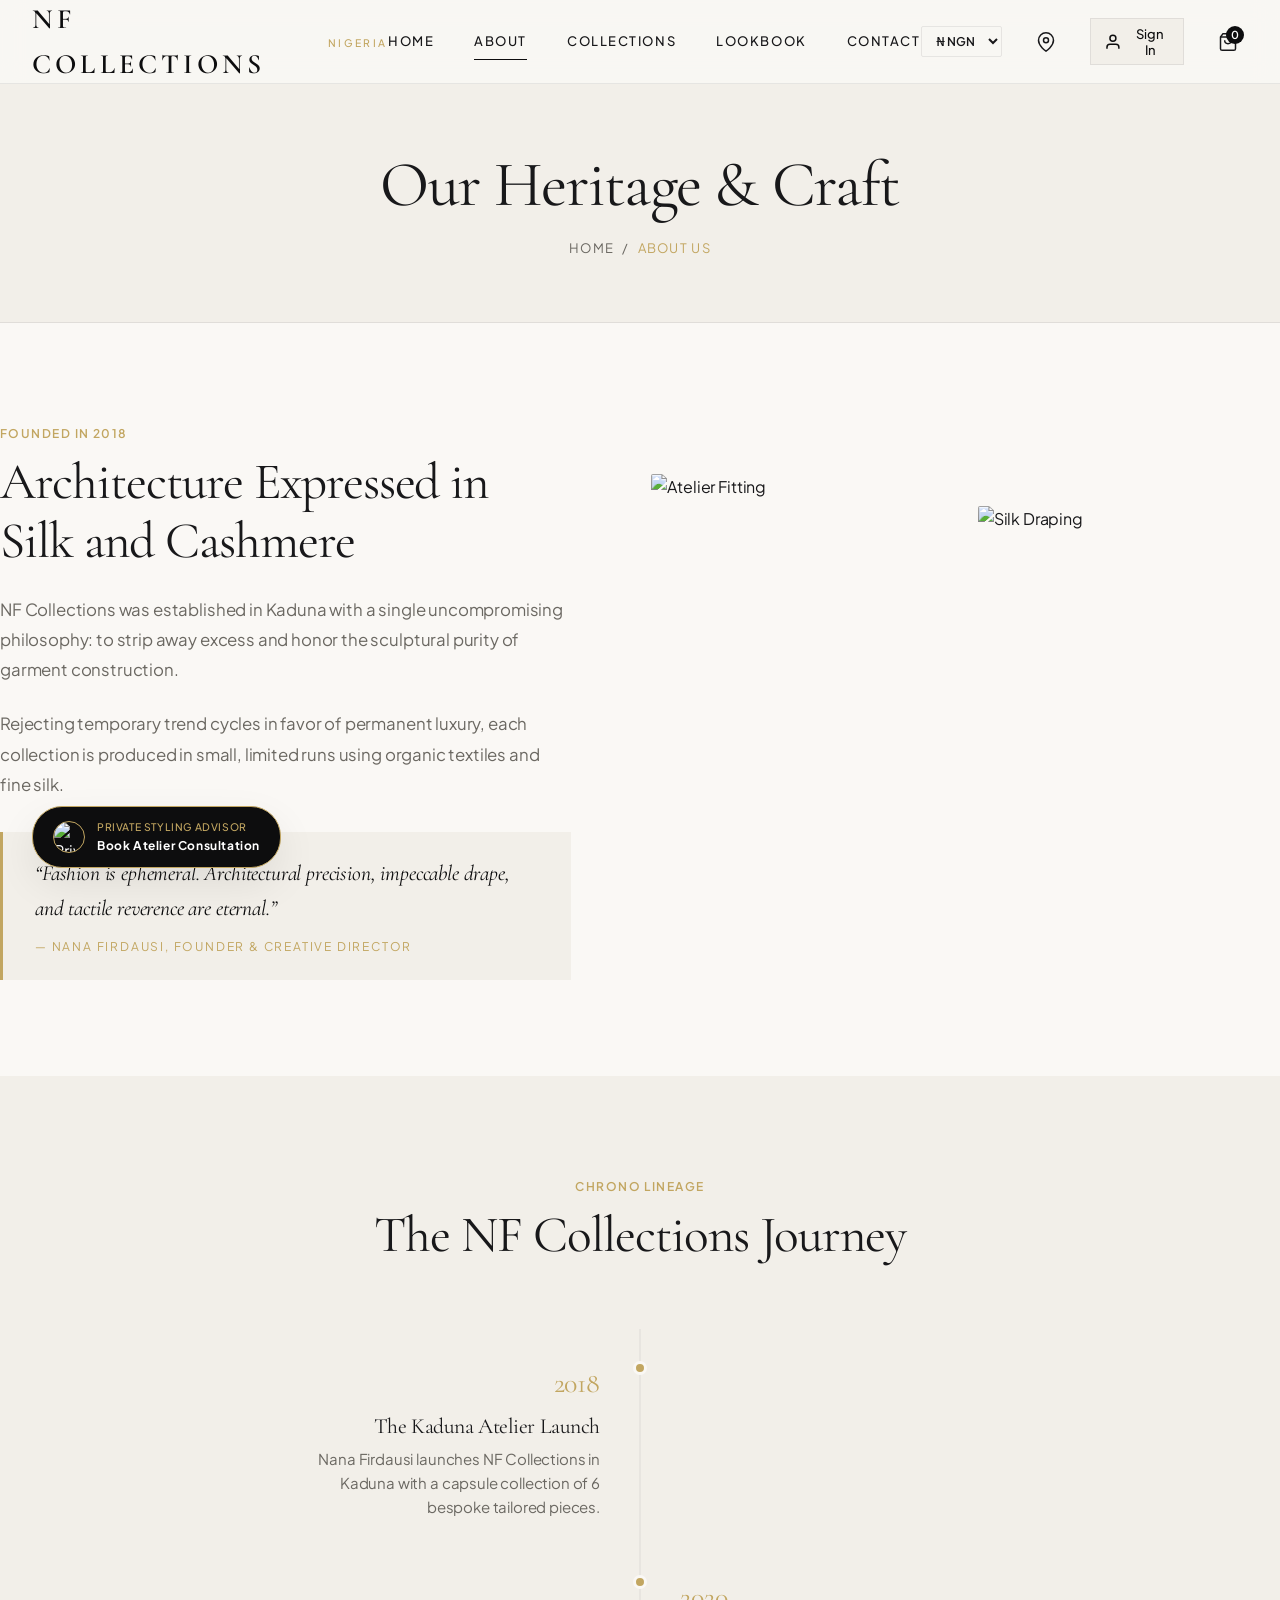
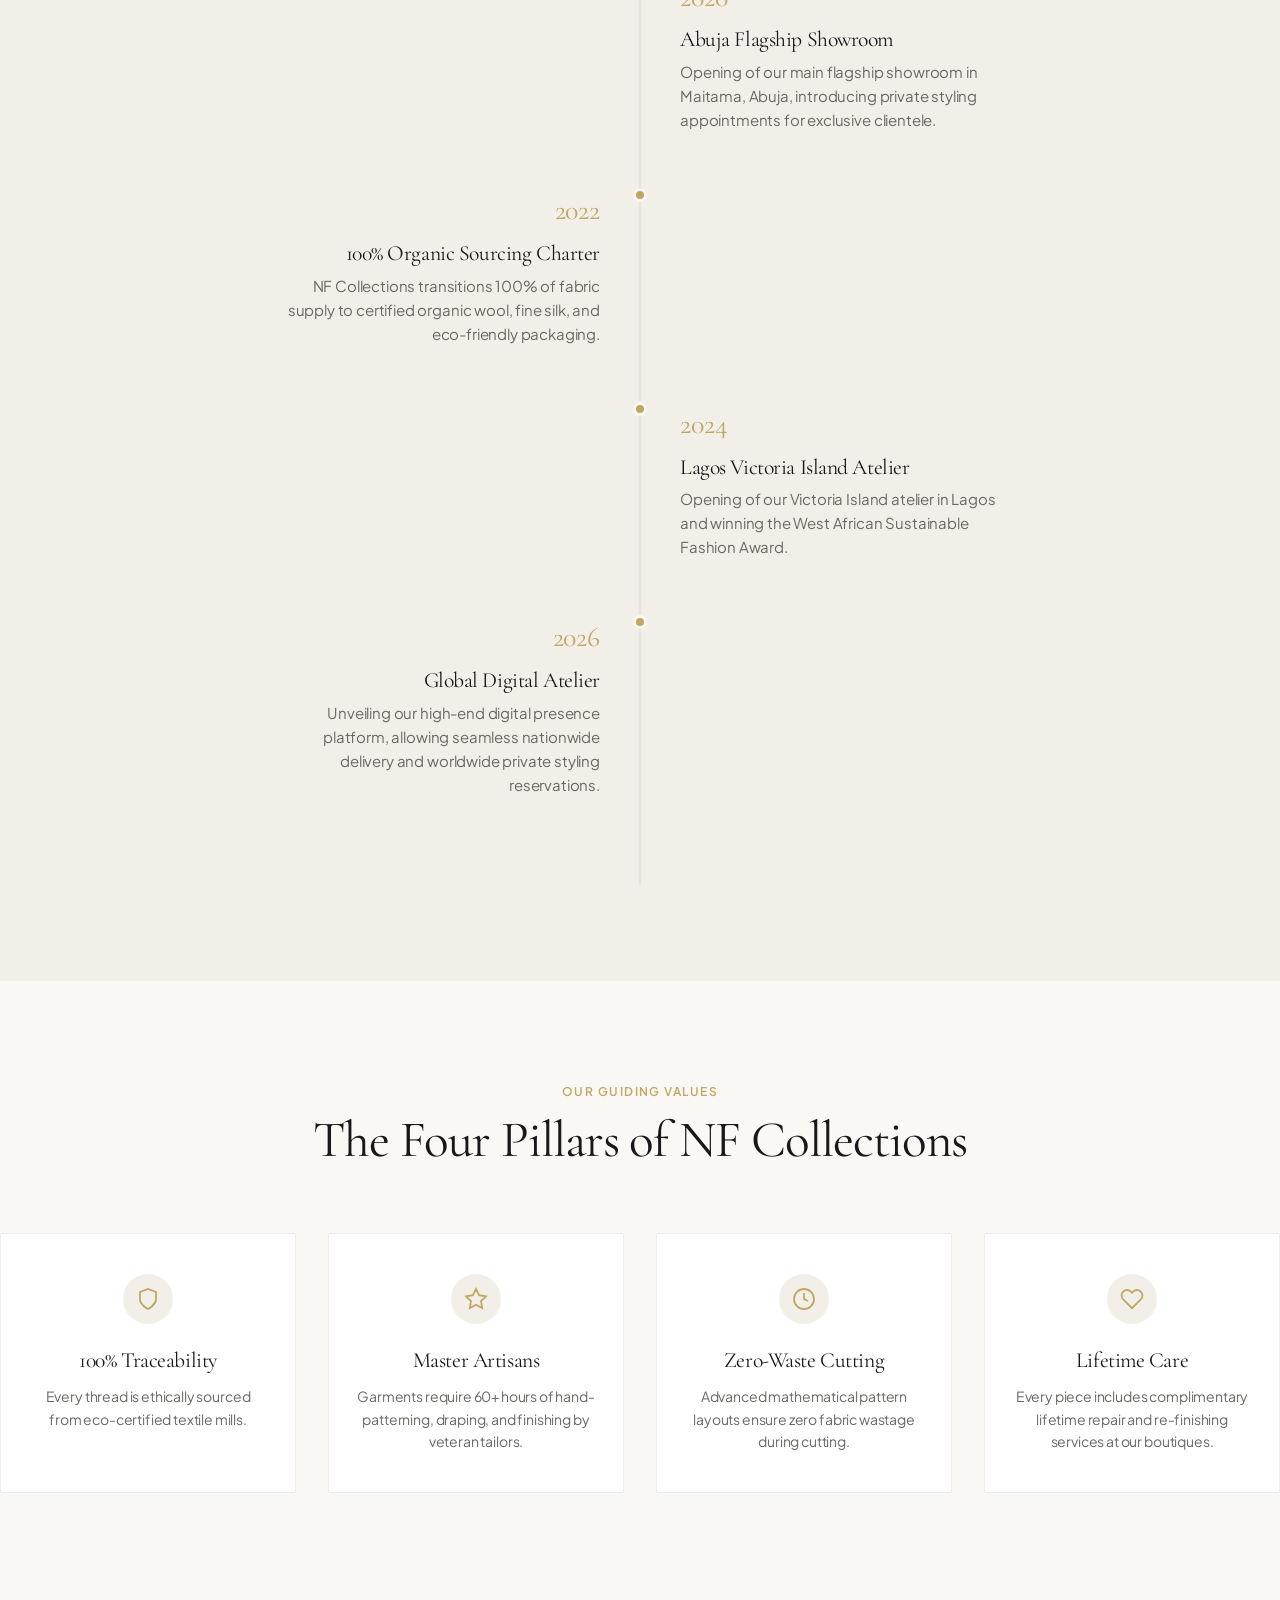
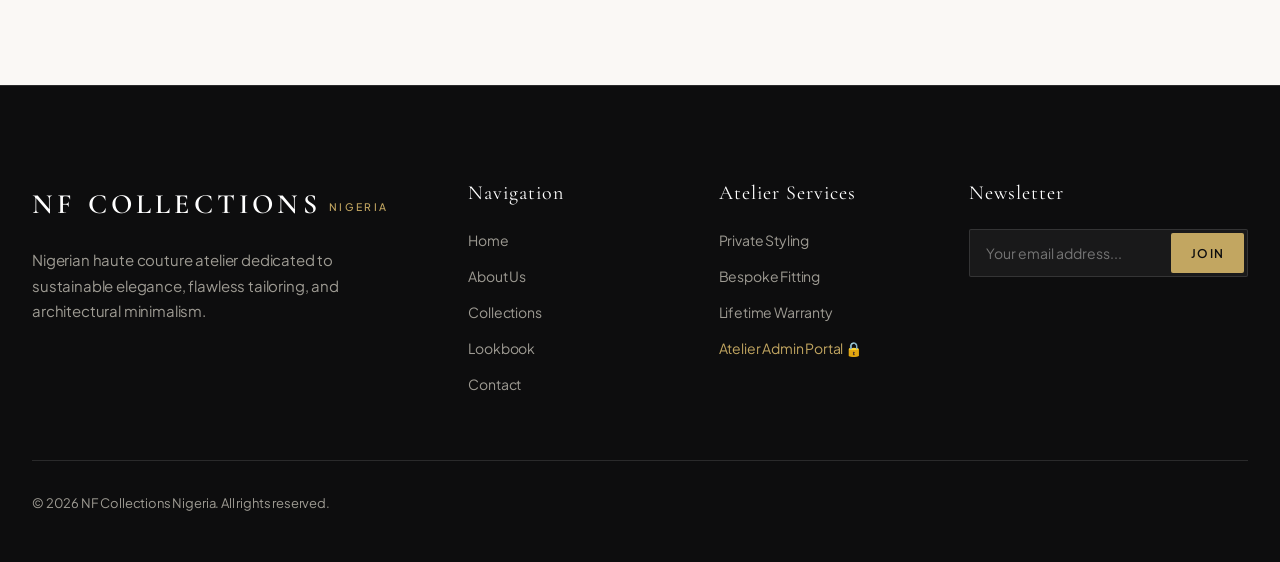
==== about.html @ a8eaea1d "Initial commit of Web Assessment project" ====
<!DOCTYPE html>
<html lang="en">
<head>
    <meta charset="UTF-8">
    <meta name="viewport" content="width=device-width, initial-scale=1.0">
    <title>About Us | NF Collections Nigeria</title>
    <meta name="description" content="Discover the heritage, sustainability commitment, and artisan craftsmanship behind NF Collections Nigeria.">
    <link rel="stylesheet" href="css/style.css">
    <link rel="stylesheet" href="css/components.css">
</head>
<body>

    <!-- SITE HEADER -->
    <header class="site-header">
        <div class="container header-container">
            <a href="index.html" class="brand-logo">
                NF Collections <span>Nigeria</span>
            </a>

            <nav class="nav-menu">
                <a href="index.html" class="nav-link">Home</a>
                <a href="about.html" class="nav-link active">About</a>
                <a href="products.html" class="nav-link">Collections</a>
                <a href="gallery.html" class="nav-link">Lookbook</a>
                <a href="contact.html" class="nav-link">Contact</a>
            </nav>

            <div class="nav-actions">
                <select class="currency-select" id="currencySelect" aria-label="Select Currency">
                    <option value="NGN">₦ NGN</option>
                    <option value="USD">$ USD</option>
                    <option value="GBP">£ GBP</option>
                    <option value="EUR">€ EUR</option>
                </select>

                <button class="icon-btn" onclick="openOrderTracker()" aria-label="Track Order" title="Track Live Order">
                    <svg width="20" height="20" viewBox="0 0 24 24" fill="none" stroke="currentColor" stroke-width="1.8">
                        <path d="M21 10c0 7-9 13-9 13s-9-6-9-13a9 9 0 0 1 18 0z"></path>
                        <circle cx="12" cy="10" r="3"></circle>
                    </svg>
                </button>

                <div class="user-menu-wrapper">
                    <button class="user-badge-btn" onclick="openAuthModal('login')" aria-label="Sign In">
                        <svg width="18" height="18" viewBox="0 0 24 24" fill="none" stroke="currentColor" stroke-width="2">
                            <path d="M20 21v-2a4 4 0 0 0-4-4H8a4 4 0 0 0-4 4v2"></path>
                            <circle cx="12" cy="7" r="4"></circle>
                        </svg>
                        <span>Sign In / Register</span>
                    </button>
                </div>

                <button class="icon-btn cart-trigger" aria-label="Shopping Bag">
                    <svg width="20" height="20" viewBox="0 0 24 24" fill="none" stroke="currentColor" stroke-width="1.8">
                        <path d="M6 2L3 6v14a2 2 0 0 0 2 2h14a2 2 0 0 0 2-2V6l-3-4z"></path>
                        <line x1="3" y1="6" x2="21" y2="6"></line>
                        <path d="M16 10a4 4 0 0 1-8 0"></path>
                    </svg>
                    <span class="cart-badge">0</span>
                </button>

                <button class="mobile-toggle" aria-label="Toggle Navigation">
                    <span></span>
                    <span></span>
                    <span></span>
                </button>
            </div>
        </div>
    </header>

    <!-- MOBILE NAVIGATION DRAWER -->
    <div class="mobile-nav-drawer">
        <div class="mobile-drawer-header">
            <a href="index.html" class="brand-logo">NF Collections</a>
            <button class="close-btn mobile-drawer-close">✕</button>
        </div>
        <nav class="mobile-nav-links">
            <a href="index.html">Home</a>
            <a href="about.html">About Us</a>
            <a href="products.html">Collections</a>
            <a href="gallery.html">Lookbook</a>
            <a href="contact.html">Contact Us</a>
            <a href="javascript:void(0)" onclick="openAuthModal('login')">Sign In / Register 👤</a>
        </nav>
    </div>

    <!-- PAGE HEADER -->
    <section class="page-header">
        <div class="container">
            <h1 class="page-header-title">Our Heritage & Craft</h1>
            <div class="page-breadcrumb">
                <a href="index.html">Home</a> / <span>About Us</span>
            </div>
        </div>
    </section>

    <!-- EDITORIAL BRAND STORY -->
    <section class="section container">
        <div style="display: grid; grid-template-columns: 1fr 1.1fr; gap: 5rem; align-items: center;">
            <div>
                <span class="text-uppercase" style="color: var(--color-gold);">Founded in 2018</span>
                <h2 class="heading-lg" style="margin: 0.5rem 0 1.5rem;">Architecture Expressed in Silk and Cashmere</h2>
                <p style="color: var(--color-muted); font-size: 1.05rem; line-height: 1.8; margin-bottom: 1.5rem;">
                    NF Collections was established in Kaduna with a single uncompromising philosophy: to strip away excess and honor the sculptural purity of garment construction.
                </p>
                <p style="color: var(--color-muted); font-size: 1.05rem; line-height: 1.8; margin-bottom: 2rem;">
                    Rejecting temporary trend cycles in favor of permanent luxury, each collection is produced in small, limited runs using organic textiles and fine silk.
                </p>
                <div style="padding: 1.5rem 2rem; background-color: var(--color-bg-alt); border-left: 3px solid var(--color-gold); font-family: var(--font-serif); font-size: 1.35rem; font-style: italic; color: var(--color-obsidian);">
                    “Fashion is ephemeral. Architectural precision, impeccable drape, and tactile reverence are eternal.”
                    <span style="display: block; font-family: var(--font-sans); font-size: 0.75rem; font-style: normal; text-transform: uppercase; letter-spacing: 0.15em; color: var(--color-gold); margin-top: 0.75rem;">— Nana Firdausi, Founder & Creative Director</span>
                </div>
            </div>

            <div style="display: grid; grid-template-columns: 1fr 1fr; gap: 1.5rem;">
                <img src="https://images.unsplash.com/photo-1509631179647-0177331693ae?auto=format&fit=crop&w=700&q=80" alt="Atelier Fitting" style="border-radius: var(--radius-sm); height: 420px; object-fit: cover;">
                <img src="https://images.unsplash.com/photo-1558769132-cb1aea458c5e?auto=format&fit=crop&w=700&q=80" alt="Silk Draping" style="border-radius: var(--radius-sm); height: 420px; object-fit: cover; margin-top: 2rem;">
            </div>
        </div>
    </section>

    <!-- MILESTONE TIMELINE SECTION -->
    <section class="section" style="background-color: var(--color-bg-alt);">
        <div class="container" style="text-align: center; margin-bottom: 4rem;">
            <span class="text-uppercase" style="color: var(--color-gold);">Chrono Lineage</span>
            <h2 class="heading-lg" style="margin-top: 0.5rem;">The NF Collections Journey</h2>
        </div>

        <div class="timeline-list">
            <div class="timeline-item">
                <div class="timeline-dot"></div>
                <div class="timeline-year">2018</div>
                <h3 style="font-family: var(--font-serif); font-size: 1.35rem; margin-bottom: 0.5rem;">The Kaduna Atelier Launch</h3>
                <p style="font-size: 0.9375rem; color: var(--color-muted);">Nana Firdausi launches NF Collections in Kaduna with a capsule collection of 6 bespoke tailored pieces.</p>
            </div>

            <div class="timeline-item">
                <div class="timeline-dot"></div>
                <div class="timeline-year">2020</div>
                <h3 style="font-family: var(--font-serif); font-size: 1.35rem; margin-bottom: 0.5rem;">Abuja Flagship Showroom</h3>
                <p style="font-size: 0.9375rem; color: var(--color-muted);">Opening of our main flagship showroom in Maitama, Abuja, introducing private styling appointments for exclusive clientele.</p>
            </div>

            <div class="timeline-item">
                <div class="timeline-dot"></div>
                <div class="timeline-year">2022</div>
                <h3 style="font-family: var(--font-serif); font-size: 1.35rem; margin-bottom: 0.5rem;">100% Organic Sourcing Charter</h3>
                <p style="font-size: 0.9375rem; color: var(--color-muted);">NF Collections transitions 100% of fabric supply to certified organic wool, fine silk, and eco-friendly packaging.</p>
            </div>

            <div class="timeline-item">
                <div class="timeline-dot"></div>
                <div class="timeline-year">2024</div>
                <h3 style="font-family: var(--font-serif); font-size: 1.35rem; margin-bottom: 0.5rem;">Lagos Victoria Island Atelier</h3>
                <p style="font-size: 0.9375rem; color: var(--color-muted);">Opening of our Victoria Island atelier in Lagos and winning the West African Sustainable Fashion Award.</p>
            </div>

            <div class="timeline-item">
                <div class="timeline-dot"></div>
                <div class="timeline-year">2026</div>
                <h3 style="font-family: var(--font-serif); font-size: 1.35rem; margin-bottom: 0.5rem;">Global Digital Atelier</h3>
                <p style="font-size: 0.9375rem; color: var(--color-muted);">Unveiling our high-end digital presence platform, allowing seamless nationwide delivery and worldwide private styling reservations.</p>
            </div>
        </div>
    </section>

    <!-- CRAFTSMANSHIP PILLARS -->
    <section class="section container">
        <div style="text-align: center; margin-bottom: 4rem;">
            <span class="text-uppercase" style="color: var(--color-gold);">Our Guiding Values</span>
            <h2 class="heading-lg" style="margin-top: 0.5rem;">The Four Pillars of NF Collections</h2>
        </div>

        <div style="display: grid; grid-template-columns: repeat(4, 1fr); gap: 2rem;">
            <div style="background-color: var(--color-surface); padding: 2.5rem 1.75rem; border: 1px solid var(--color-border); border-radius: var(--radius-sm); text-align: center;">
                <div style="width: 50px; height: 50px; border-radius: 50%; background-color: var(--color-bg-alt); display: flex; align-items: center; justify-content: center; margin: 0 auto 1.5rem; color: var(--color-gold);">
                    <svg width="24" height="24" viewBox="0 0 24 24" fill="none" stroke="currentColor" stroke-width="1.8"><path d="M12 22s8-4 8-10V5l-8-3-8 3v7c0 6 8 10 8 10z"></path></svg>
                </div>
                <h3 style="font-family: var(--font-serif); font-size: 1.35rem; margin-bottom: 0.75rem;">100% Traceability</h3>
                <p style="font-size: 0.875rem; color: var(--color-muted);">Every thread is ethically sourced from eco-certified textile mills.</p>
            </div>

            <div style="background-color: var(--color-surface); padding: 2.5rem 1.75rem; border: 1px solid var(--color-border); border-radius: var(--radius-sm); text-align: center;">
                <div style="width: 50px; height: 50px; border-radius: 50%; background-color: var(--color-bg-alt); display: flex; align-items: center; justify-content: center; margin: 0 auto 1.5rem; color: var(--color-gold);">
                    <svg width="24" height="24" viewBox="0 0 24 24" fill="none" stroke="currentColor" stroke-width="1.8"><polygon points="12 2 15.09 8.26 22 9.27 17 14.14 18.18 21.02 12 17.77 5.82 21.02 7 14.14 2 9.27 8.91 8.26 12 2"></polygon></svg>
                </div>
                <h3 style="font-family: var(--font-serif); font-size: 1.35rem; margin-bottom: 0.75rem;">Master Artisans</h3>
                <p style="font-size: 0.875rem; color: var(--color-muted);">Garments require 60+ hours of hand-patterning, draping, and finishing by veteran tailors.</p>
            </div>

            <div style="background-color: var(--color-surface); padding: 2.5rem 1.75rem; border: 1px solid var(--color-border); border-radius: var(--radius-sm); text-align: center;">
                <div style="width: 50px; height: 50px; border-radius: 50%; background-color: var(--color-bg-alt); display: flex; align-items: center; justify-content: center; margin: 0 auto 1.5rem; color: var(--color-gold);">
                    <svg width="24" height="24" viewBox="0 0 24 24" fill="none" stroke="currentColor" stroke-width="1.8"><circle cx="12" cy="12" r="10"></circle><path d="M12 6v6l4 2"></path></svg>
                </div>
                <h3 style="font-family: var(--font-serif); font-size: 1.35rem; margin-bottom: 0.75rem;">Zero-Waste Cutting</h3>
                <p style="font-size: 0.875rem; color: var(--color-muted);">Advanced mathematical pattern layouts ensure zero fabric wastage during cutting.</p>
            </div>

            <div style="background-color: var(--color-surface); padding: 2.5rem 1.75rem; border: 1px solid var(--color-border); border-radius: var(--radius-sm); text-align: center;">
                <div style="width: 50px; height: 50px; border-radius: 50%; background-color: var(--color-bg-alt); display: flex; align-items: center; justify-content: center; margin: 0 auto 1.5rem; color: var(--color-gold);">
                    <svg width="24" height="24" viewBox="0 0 24 24" fill="none" stroke="currentColor" stroke-width="1.8"><path d="M20.84 4.61a5.5 5.5 0 0 0-7.78 0L12 5.67l-1.06-1.06a5.5 5.5 0 0 0-7.78 7.78l1.06 1.06L12 21.23l7.78-7.78 1.06-1.06a5.5 5.5 0 0 0 0-7.78z"></path></svg>
                </div>
                <h3 style="font-family: var(--font-serif); font-size: 1.35rem; margin-bottom: 0.75rem;">Lifetime Care</h3>
                <p style="font-size: 0.875rem; color: var(--color-muted);">Every piece includes complimentary lifetime repair and re-finishing services at our boutiques.</p>
            </div>
        </div>
    </section>

    <!-- SHOPPING BAG DRAWER MODAL -->
    <div class="drawer-backdrop" onclick="toggleCartDrawer(false)"></div>
    <div class="cart-drawer">
        <div class="cart-header">
            <h3 class="cart-title">Your Shopping Bag</h3>
            <button class="close-btn" onclick="toggleCartDrawer(false)">✕</button>
        </div>
        <div class="cart-body" id="cart-body"></div>
        <div class="cart-footer">
            <div class="cart-total-row">
                <span>Total</span>
                <span id="cart-total">₦0</span>
            </div>
            <button class="btn btn-primary" style="width: 100%; margin-top: 1.5rem;" onclick="checkoutOrder()">Proceed to Checkout</button>
        </div>
    </div>

    <!-- SITE FOOTER -->
    <footer class="site-footer">
        <div class="container">
            <div class="footer-grid">
                <div class="footer-brand">
                    <a href="index.html" class="brand-logo">NF Collections <span>Nigeria</span></a>
                    <p>Nigerian haute couture atelier dedicated to sustainable elegance, flawless tailoring, and architectural minimalism.</p>
                </div>

                <div>
                    <h4 class="footer-col-title">Navigation</h4>
                    <div class="footer-links">
                        <a href="index.html">Home</a>
                        <a href="about.html">About Us</a>
                        <a href="products.html">Collections</a>
                        <a href="gallery.html">Lookbook</a>
                        <a href="contact.html">Contact</a>
                    </div>
                </div>

                <div>
                    <h4 class="footer-col-title">Atelier Services</h4>
                    <div class="footer-links">
                        <a href="contact.html">Private Styling</a>
                        <a href="contact.html">Bespoke Fitting</a>
                        <a href="contact.html">Lifetime Warranty</a>
                        <a href="admin.html" style="color: var(--color-gold);">Atelier Admin Portal 🔒</a>
                    </div>
                </div>

                <div>
                    <h4 class="footer-col-title">Newsletter</h4>
                    <form class="newsletter-form">
                        <div class="newsletter-input-group">
                            <input type="email" class="newsletter-input" placeholder="Your email address..." required>
                            <button type="submit" class="newsletter-btn">Join</button>
                        </div>
                    </form>
                </div>
            </div>

            <div class="footer-bottom">
                <p>&copy; 2026 NF Collections Nigeria. All rights reserved.</p>
            </div>
        </div>
    </footer>

    <script src="js/main.js"></script>
    <script src="js/products.js"></script>
</body>
</html>
---- css/style.css ----
/* ==========================================================================
   VALLÈNE ATELIER - CORE DESIGN SYSTEM & MAIN STYLESHEET
   High Fashion Editorial Aesthetic | Non-AI Luxury Design
   ========================================================================== */

@import url('https://fonts.googleapis.com/css2?family=Cormorant+Garamond:ital,wght@0,300;0,400;0,500;0,600;0,700;1,400&family=Plus+Jakarta+Sans:wght@300;400;500;600;700&display=swap');

:root {
    /* Color Palette - Luxury Monochromatic & Warm Stone */
    --color-bg: #FAF8F5;
    --color-bg-alt: #F2EFE9;
    --color-surface: #FFFFFF;
    --color-obsidian: #0D0D0E;
    --color-ink: #18181A;
    --color-muted: #6B6862;
    --color-light-muted: #9E9B93;
    --color-gold: #C2A661;
    --color-gold-hover: #A88E4B;
    --color-sand: #EAE6DF;
    --color-border: rgba(24, 24, 26, 0.08);
    --color-border-dark: rgba(255, 255, 255, 0.12);
    --color-white: #FFFFFF;
    
    /* Typography */
    --font-serif: 'Cormorant Garamond', Georgia, serif;
    --font-sans: 'Plus Jakarta Sans', -apple-system, BlinkMacSystemFont, sans-serif;
    
    /* Layout & Spacing */
    --container-width: 1360px;
    --header-height: 84px;
    --radius-sm: 2px;
    --radius-md: 4px;
    --radius-lg: 8px;
    
    /* Transitions */
    --transition-fast: 0.2s cubic-bezier(0.16, 1, 0.3, 1);
    --transition-smooth: 0.4s cubic-bezier(0.16, 1, 0.3, 1);
    --transition-slow: 0.8s cubic-bezier(0.16, 1, 0.3, 1);
    
    /* Shadows */
    --shadow-subtle: 0 4px 20px rgba(0, 0, 0, 0.03);
    --shadow-elevated: 0 16px 40px rgba(0, 0, 0, 0.08);
    --shadow-modal: 0 24px 60px rgba(0, 0, 0, 0.18);
}

/* Base Reset */
*, *::before, *::after {
    box-sizing: border-box;
    margin: 0;
    padding: 0;
}

html {
    font-size: 16px;
    scroll-behavior: smooth;
    -webkit-text-size-adjust: 100%;
}

body {
    font-family: var(--font-sans);
    background-color: var(--color-bg);
    color: var(--color-ink);
    line-height: 1.6;
    letter-spacing: -0.01em;
    overflow-x: hidden;
    -webkit-font-smoothing: antialiased;
}

img {
    max-width: 100%;
    height: auto;
    display: block;
    object-fit: cover;
}

a {
    color: inherit;
    text-decoration: none;
    transition: color var(--transition-fast);
}

button, input, select, textarea {
    font-family: inherit;
    font-size: inherit;
    border: none;
    outline: none;
    background: none;
}

button {
    cursor: pointer;
}

ul, ol {
    list-style: none;
}

/* Typography Helpers */
h1, h2, h3, h4, .font-serif {
    font-family: var(--font-serif);
    font-weight: 400;
    line-height: 1.15;
    letter-spacing: -0.02em;
}

.text-uppercase {
    text-transform: uppercase;
    letter-spacing: 0.12em;
    font-size: 0.75rem;
    font-weight: 600;
}

.heading-xl {
    font-size: clamp(2.8rem, 6vw, 5.5rem);
    font-weight: 300;
    line-height: 1.05;
}

.heading-lg {
    font-size: clamp(2rem, 4vw, 3.5rem);
}

.heading-md {
    font-size: clamp(1.5rem, 2.5vw, 2.2rem);
}

.heading-sm {
    font-size: 1.35rem;
}

.body-lead {
    font-size: 1.125rem;
    color: var(--color-muted);
    font-weight: 300;
}

/* Layout Elements */
.container {
    width: 100%;
    max-width: var(--container-width);
    margin: 0 auto;
    padding: 0 2rem;
}

.section {
    padding: 6rem 0;
}

.section-lg {
    padding: 9rem 0;
}

/* Navigation Header */
.site-header {
    position: fixed;
    top: 0;
    left: 0;
    width: 100%;
    height: var(--header-height);
    z-index: 1000;
    transition: background-color var(--transition-smooth), border-color var(--transition-smooth), transform var(--transition-smooth);
    background-color: rgba(250, 248, 245, 0.85);
    backdrop-filter: blur(12px);
    -webkit-backdrop-filter: blur(12px);
    border-bottom: 1px solid var(--color-border);
}

.site-header.scrolled {
    background-color: rgba(250, 248, 245, 0.95);
    box-shadow: 0 4px 20px rgba(0, 0, 0, 0.04);
}

.header-container {
    display: flex;
    align-items: center;
    justify-content: space-between;
    height: 100%;
}

.brand-logo {
    font-family: var(--font-serif);
    font-size: 1.75rem;
    font-weight: 600;
    letter-spacing: 0.15em;
    text-transform: uppercase;
    color: var(--color-obsidian);
    position: relative;
    display: flex;
    align-items: center;
    gap: 0.5rem;
}

.brand-logo span {
    font-family: var(--font-sans);
    font-size: 0.65rem;
    letter-spacing: 0.25em;
    font-weight: 500;
    color: var(--color-gold);
    transform: translateY(2px);
}

.nav-menu {
    display: flex;
    align-items: center;
    gap: 2.5rem;
}

.nav-link {
    font-size: 0.8125rem;
    text-transform: uppercase;
    letter-spacing: 0.12em;
    font-weight: 500;
    color: var(--color-ink);
    position: relative;
    padding: 0.5rem 0;
}

.nav-link::after {
    content: '';
    position: absolute;
    bottom: 0;
    left: 0;
    width: 0%;
    height: 1px;
    background-color: var(--color-obsidian);
    transition: width var(--transition-fast);
}

.nav-link:hover::after,
.nav-link.active::after {
    width: 100%;
}

.nav-actions {
    display: flex;
    align-items: center;
    gap: 1.5rem;
}

.icon-btn {
    display: flex;
    align-items: center;
    justify-content: center;
    width: 40px;
    height: 40px;
    border-radius: 50%;
    color: var(--color-ink);
    transition: background-color var(--transition-fast), color var(--transition-fast);
    position: relative;
}

.icon-btn:hover {
    background-color: var(--color-bg-alt);
}

.cart-badge {
    position: absolute;
    top: 4px;
    right: 4px;
    width: 18px;
    height: 18px;
    background-color: var(--color-obsidian);
    color: var(--color-white);
    font-size: 0.6875rem;
    font-weight: 600;
    border-radius: 50%;
    display: flex;
    align-items: center;
    justify-content: center;
}

/* Mobile Menu Hamburger */
.mobile-toggle {
    display: none;
    flex-direction: column;
    justify-content: center;
    gap: 5px;
    width: 32px;
    height: 32px;
    background: none;
    cursor: pointer;
}

.mobile-toggle span {
    display: block;
    width: 100%;
    height: 1.5px;
    background-color: var(--color-obsidian);
    transition: transform var(--transition-fast), opacity var(--transition-fast);
}

.mobile-nav-drawer {
    position: fixed;
    top: 0;
    right: -100%;
    width: 100%;
    max-width: 400px;
    height: 100vh;
    background-color: var(--color-bg);
    z-index: 1050;
    padding: 3rem 2rem;
    display: flex;
    flex-direction: column;
    justify-content: space-between;
    transition: right var(--transition-smooth);
    box-shadow: -10px 0 30px rgba(0, 0, 0, 0.1);
}

.mobile-nav-drawer.open {
    right: 0;
}

.mobile-drawer-header {
    display: flex;
    justify-content: space-between;
    align-items: center;
    margin-bottom: 3rem;
}

.mobile-nav-links {
    display: flex;
    flex-direction: column;
    gap: 1.5rem;
}

.mobile-nav-links a {
    font-family: var(--font-serif);
    font-size: 2rem;
    color: var(--color-obsidian);
}

/* Buttons */
.btn {
    display: inline-flex;
    align-items: center;
    justify-content: center;
    gap: 0.75rem;
    padding: 1.1rem 2.25rem;
    font-size: 0.75rem;
    font-weight: 600;
    text-transform: uppercase;
    letter-spacing: 0.15em;
    border-radius: var(--radius-sm);
    transition: all var(--transition-fast);
    position: relative;
    overflow: hidden;
}

.btn-primary {
    background-color: var(--color-obsidian);
    color: var(--color-white);
    border: 1px solid var(--color-obsidian);
}

.btn-primary:hover {
    background-color: var(--color-gold);
    border-color: var(--color-gold);
}

.btn-outline {
    background-color: transparent;
    color: var(--color-obsidian);
    border: 1px solid var(--color-obsidian);
}

.btn-outline:hover {
    background-color: var(--color-obsidian);
    color: var(--color-white);
}

.btn-gold {
    background-color: var(--color-gold);
    color: var(--color-white);
    border: 1px solid var(--color-gold);
}

.btn-gold:hover {
    background-color: var(--color-obsidian);
    border-color: var(--color-obsidian);
}

/* Editorial Ticker Bar */
.ticker-wrap {
    width: 100%;
    background-color: var(--color-obsidian);
    color: var(--color-sand);
    overflow: hidden;
    padding: 0.85rem 0;
    white-space: nowrap;
}

.ticker-move {
    display: inline-flex;
    animation: ticker 30s linear infinite;
}

.ticker-item {
    display: inline-flex;
    align-items: center;
    gap: 2rem;
    padding: 0 2rem;
    font-size: 0.75rem;
    text-transform: uppercase;
    letter-spacing: 0.2em;
    font-weight: 500;
}

.ticker-item::after {
    content: '•';
    color: var(--color-gold);
}

@keyframes ticker {
    0% { transform: translateX(0); }
    100% { transform: translateX(-50%); }
}

/* Footer */
.site-footer {
    background-color: var(--color-obsidian);
    color: var(--color-sand);
    padding: 6rem 0 3rem;
    margin-top: 6rem;
    border-top: 1px solid var(--color-border-dark);
}

.footer-grid {
    display: grid;
    grid-template-columns: 2fr 1fr 1fr 1.5fr;
    gap: 4rem;
    margin-bottom: 4rem;
}

.footer-brand .brand-logo {
    color: var(--color-white);
    margin-bottom: 1.25rem;
}

.footer-brand p {
    color: var(--color-light-muted);
    font-size: 0.9375rem;
    max-width: 320px;
    margin-bottom: 2rem;
    line-height: 1.7;
}

.footer-socials {
    display: flex;
    gap: 1rem;
}

.social-icon {
    width: 38px;
    height: 38px;
    border: 1px solid var(--color-border-dark);
    border-radius: 50%;
    display: flex;
    align-items: center;
    justify-content: center;
    color: var(--color-sand);
    transition: all var(--transition-fast);
}

.social-icon:hover {
    background-color: var(--color-gold);
    border-color: var(--color-gold);
    color: var(--color-obsidian);
}

.footer-col-title {
    font-family: var(--font-serif);
    font-size: 1.25rem;
    color: var(--color-white);
    margin-bottom: 1.5rem;
    letter-spacing: 0.05em;
}

.footer-links {
    display: flex;
    flex-direction: column;
    gap: 0.85rem;
}

.footer-links a {
    color: var(--color-light-muted);
    font-size: 0.875rem;
    transition: color var(--transition-fast);
}

.footer-links a:hover {
    color: var(--color-gold);
}

.newsletter-form {
    display: flex;
    flex-direction: column;
    gap: 1rem;
    margin-top: 1rem;
}

.newsletter-input-group {
    position: relative;
    display: flex;
}

.newsletter-input {
    width: 100%;
    padding: 0.85rem 1rem;
    background-color: rgba(255, 255, 255, 0.05);
    border: 1px solid var(--color-border-dark);
    border-radius: var(--radius-sm);
    color: var(--color-white);
    font-size: 0.875rem;
}

.newsletter-input:focus {
    border-color: var(--color-gold);
}

.newsletter-btn {
    position: absolute;
    right: 4px;
    top: 4px;
    bottom: 4px;
    padding: 0 1.25rem;
    background-color: var(--color-gold);
    color: var(--color-obsidian);
    font-weight: 600;
    font-size: 0.75rem;
    letter-spacing: 0.1em;
    text-transform: uppercase;
    border-radius: var(--radius-sm);
    transition: background-color var(--transition-fast);
}

.newsletter-btn:hover {
    background-color: var(--color-white);
}

.footer-bottom {
    padding-top: 2rem;
    border-top: 1px solid var(--color-border-dark);
    display: flex;
    justify-content: space-between;
    align-items: center;
    font-size: 0.8125rem;
    color: var(--color-light-muted);
}

.footer-bottom-links {
    display: flex;
    gap: 2rem;
}

/* Responsiveness Media Queries */
@media (max-width: 1024px) {
    .footer-grid {
        grid-template-columns: 1fr 1fr;
        gap: 3rem;
    }
}

@media (max-width: 768px) {
    .nav-menu {
        display: none;
    }
    
    .mobile-toggle {
        display: flex;
    }
    
    .section {
        padding: 4rem 0;
    }
    
    .section-lg {
        padding: 6rem 0;
    }
    
    .footer-grid {
        grid-template-columns: 1fr;
        gap: 2.5rem;
    }
    
    .footer-bottom {
        flex-direction: column;
        gap: 1rem;
        text-align: center;
    }
}
---- css/components.css ----
/* ==========================================================================
   VALLÈNE ATELIER - SPECIALIZED COMPONENTS STYLESHEET
   Product Cards, Modals, Drawers, Lightbox, FAQs, Store Locator, Timeline
   ========================================================================== */

/* 1. HERO SECTIONS */
.hero-editorial {
    position: relative;
    min-height: 90vh;
    display: flex;
    align-items: center;
    padding-top: var(--header-height);
    background-color: var(--color-bg-alt);
    overflow: hidden;
}

.hero-grid {
    display: grid;
    grid-template-columns: 1.1fr 0.9fr;
    gap: 4rem;
    align-items: center;
    width: 100%;
}

.hero-content {
    z-index: 2;
}

.hero-subtitle {
    display: inline-block;
    color: var(--color-gold);
    font-size: 0.8125rem;
    text-transform: uppercase;
    letter-spacing: 0.25em;
    font-weight: 600;
    margin-bottom: 1.25rem;
}

.hero-title {
    margin-bottom: 1.5rem;
    color: var(--color-obsidian);
}

.hero-description {
    font-size: 1.125rem;
    color: var(--color-muted);
    font-weight: 300;
    margin-bottom: 2.5rem;
    max-width: 520px;
}

.hero-actions {
    display: flex;
    gap: 1.25rem;
    flex-wrap: wrap;
}

.hero-image-wrapper {
    position: relative;
    height: 75vh;
    border-radius: var(--radius-sm);
    overflow: hidden;
    box-shadow: var(--shadow-elevated);
}

.hero-image-wrapper img {
    width: 100%;
    height: 100%;
    object-fit: cover;
    transition: transform var(--transition-slow);
}

.hero-image-wrapper:hover img {
    transform: scale(1.03);
}

.hero-image-badge {
    position: absolute;
    bottom: 2rem;
    left: 2rem;
    background-color: rgba(255, 255, 255, 0.9);
    backdrop-filter: blur(10px);
    padding: 1rem 1.5rem;
    border-radius: var(--radius-sm);
    border: 1px solid rgba(255, 255, 255, 0.3);
}

.hero-image-badge .badge-title {
    font-family: var(--font-serif);
    font-size: 1.25rem;
    color: var(--color-obsidian);
}

.hero-image-badge .badge-sub {
    font-size: 0.75rem;
    color: var(--color-muted);
    text-transform: uppercase;
    letter-spacing: 0.1em;
}

/* Page Header Banner (for subpages) */
.page-header {
    padding-top: calc(var(--header-height) + 4rem);
    padding-bottom: 4rem;
    background-color: var(--color-bg-alt);
    border-bottom: 1px solid var(--color-border);
    text-align: center;
}

.page-header-title {
    font-size: clamp(2.5rem, 5vw, 4rem);
    margin-bottom: 1rem;
}

.page-breadcrumb {
    display: flex;
    justify-content: center;
    gap: 0.5rem;
    font-size: 0.8125rem;
    color: var(--color-muted);
    text-transform: uppercase;
    letter-spacing: 0.1em;
}

.page-breadcrumb span {
    color: var(--color-gold);
}

/* 2. PRODUCT CARDS & GRID */
.products-grid {
    display: grid;
    grid-template-columns: repeat(auto-fill, minmax(300px, 1fr));
    gap: 2.5rem 2rem;
}

.product-card {
    position: relative;
    display: flex;
    flex-direction: column;
    background-color: var(--color-surface);
    border: 1px solid var(--color-border);
    border-radius: var(--radius-sm);
    overflow: hidden;
    transition: transform var(--transition-smooth), box-shadow var(--transition-smooth);
}

.product-card:hover {
    transform: translateY(-6px);
    box-shadow: var(--shadow-elevated);
}

.product-image-box {
    position: relative;
    width: 100%;
    aspect-ratio: 3 / 4;
    overflow: hidden;
    background-color: var(--color-bg-alt);
}

.product-image-primary,
.product-image-secondary {
    width: 100%;
    height: 100%;
    object-fit: cover;
    transition: opacity var(--transition-smooth), transform var(--transition-slow);
}

.product-image-secondary {
    position: absolute;
    top: 0;
    left: 0;
    opacity: 0;
}

.product-card:hover .product-image-secondary {
    opacity: 1;
    transform: scale(1.05);
}

.product-card:hover .product-image-primary {
    transform: scale(1.05);
}

.product-badge {
    position: absolute;
    top: 1rem;
    left: 1rem;
    background-color: var(--color-obsidian);
    color: var(--color-white);
    font-size: 0.6875rem;
    font-weight: 600;
    text-transform: uppercase;
    letter-spacing: 0.15em;
    padding: 0.4rem 0.85rem;
    border-radius: var(--radius-sm);
    z-index: 2;
}

.product-badge.gold {
    background-color: var(--color-gold);
}

.product-quick-actions {
    position: absolute;
    bottom: 1rem;
    left: 1rem;
    right: 1rem;
    display: flex;
    gap: 0.5rem;
    transform: translateY(20px);
    opacity: 0;
    transition: all var(--transition-fast);
    z-index: 3;
}

.product-card:hover .product-quick-actions {
    transform: translateY(0);
    opacity: 1;
}

.product-action-btn {
    flex: 1;
    padding: 0.75rem;
    background-color: rgba(255, 255, 255, 0.95);
    backdrop-filter: blur(8px);
    color: var(--color-obsidian);
    font-size: 0.75rem;
    font-weight: 600;
    text-transform: uppercase;
    letter-spacing: 0.1em;
    border-radius: var(--radius-sm);
    border: 1px solid rgba(0, 0, 0, 0.05);
    transition: background-color var(--transition-fast), color var(--transition-fast);
}

.product-action-btn:hover {
    background-color: var(--color-obsidian);
    color: var(--color-white);
}

.product-info {
    padding: 1.5rem;
    display: flex;
    flex-direction: column;
    gap: 0.5rem;
}

.product-category {
    font-size: 0.75rem;
    text-transform: uppercase;
    letter-spacing: 0.12em;
    color: var(--color-light-muted);
}

.product-name {
    font-family: var(--font-serif);
    font-size: 1.35rem;
    color: var(--color-obsidian);
    line-height: 1.25;
}

.product-price-box {
    display: flex;
    align-items: center;
    gap: 0.75rem;
    margin-top: 0.25rem;
}

.product-price {
    font-weight: 600;
    font-size: 1.05rem;
    color: var(--color-ink);
}

.product-price-old {
    font-size: 0.9rem;
    color: var(--color-light-muted);
    text-decoration: line-through;
}

.color-swatches {
    display: flex;
    gap: 0.4rem;
    margin-top: 0.5rem;
}

.swatch {
    width: 14px;
    height: 14px;
    border-radius: 50%;
    border: 1px solid rgba(0, 0, 0, 0.15);
    cursor: pointer;
}

/* 3. TOOLBAR & FILTERS */
.catalog-toolbar {
    display: flex;
    justify-content: space-between;
    align-items: center;
    flex-wrap: wrap;
    gap: 1.5rem;
    margin-bottom: 3rem;
    padding-bottom: 1.5rem;
    border-bottom: 1px solid var(--color-border);
}

.filter-categories {
    display: flex;
    gap: 0.75rem;
    flex-wrap: wrap;
}

.filter-btn {
    padding: 0.6rem 1.25rem;
    font-size: 0.75rem;
    text-transform: uppercase;
    letter-spacing: 0.12em;
    font-weight: 500;
    border-radius: var(--radius-sm);
    border: 1px solid var(--color-border);
    color: var(--color-muted);
    background-color: var(--color-surface);
    transition: all var(--transition-fast);
}

.filter-btn:hover,
.filter-btn.active {
    background-color: var(--color-obsidian);
    color: var(--color-white);
    border-color: var(--color-obsidian);
}

.catalog-search-sort {
    display: flex;
    align-items: center;
    gap: 1rem;
}

.search-input-box {
    position: relative;
    width: 240px;
}

.search-input-box input {
    width: 100%;
    padding: 0.6rem 1rem 0.6rem 2.25rem;
    border: 1px solid var(--color-border);
    border-radius: var(--radius-sm);
    background-color: var(--color-surface);
    font-size: 0.8125rem;
}

.search-input-box svg {
    position: absolute;
    left: 0.75rem;
    top: 50%;
    transform: translateY(-50%);
    width: 16px;
    height: 16px;
    color: var(--color-muted);
}

.sort-select {
    padding: 0.6rem 1rem;
    border: 1px solid var(--color-border);
    border-radius: var(--radius-sm);
    background-color: var(--color-surface);
    font-size: 0.8125rem;
    color: var(--color-ink);
    cursor: pointer;
}

/* 4. SHOPPING BAG DRAWER */
.drawer-backdrop {
    position: fixed;
    top: 0;
    left: 0;
    width: 100vw;
    height: 100vh;
    background-color: rgba(13, 13, 14, 0.6);
    backdrop-filter: blur(4px);
    z-index: 2000;
    opacity: 0;
    visibility: hidden;
    transition: opacity var(--transition-smooth), visibility var(--transition-smooth);
}

.drawer-backdrop.active {
    opacity: 1;
    visibility: visible;
}

.cart-drawer {
    position: fixed;
    top: 0;
    right: -100%;
    width: 100%;
    max-width: 460px;
    height: 100vh;
    background-color: var(--color-bg);
    z-index: 2010;
    display: flex;
    flex-direction: column;
    transition: right var(--transition-smooth);
    box-shadow: var(--shadow-modal);
}

.cart-drawer.open {
    right: 0;
}

.cart-header {
    padding: 1.5rem 2rem;
    border-bottom: 1px solid var(--color-border);
    display: flex;
    justify-content: space-between;
    align-items: center;
}

.cart-title {
    font-family: var(--font-serif);
    font-size: 1.5rem;
}

.close-btn {
    font-size: 1.5rem;
    color: var(--color-ink);
    background: none;
    border: none;
    cursor: pointer;
}

.cart-body {
    flex: 1;
    padding: 2rem;
    overflow-y: auto;
    display: flex;
    flex-direction: column;
    gap: 1.5rem;
}

.cart-empty-state {
    margin: auto;
    text-align: center;
    color: var(--color-muted);
}

.cart-empty-state svg {
    width: 48px;
    height: 48px;
    color: var(--color-light-muted);
    margin-bottom: 1rem;
}

.cart-item {
    display: flex;
    gap: 1.25rem;
    padding-bottom: 1.25rem;
    border-bottom: 1px solid var(--color-border);
}

.cart-item-img {
    width: 80px;
    height: 100px;
    object-fit: cover;
    border-radius: var(--radius-sm);
}

.cart-item-details {
    flex: 1;
    display: flex;
    flex-direction: column;
    justify-content: space-between;
}

.cart-item-title {
    font-family: var(--font-serif);
    font-size: 1.125rem;
}

.cart-item-meta {
    font-size: 0.75rem;
    color: var(--color-muted);
}

.cart-item-qty {
    display: flex;
    align-items: center;
    gap: 0.75rem;
    margin-top: 0.5rem;
}

.qty-btn {
    width: 24px;
    height: 24px;
    border: 1px solid var(--color-border);
    display: flex;
    align-items: center;
    justify-content: center;
    font-size: 0.85rem;
    border-radius: 2px;
}

.cart-footer {
    padding: 2rem;
    border-top: 1px solid var(--color-border);
    background-color: var(--color-surface);
}

.cart-summary-row {
    display: flex;
    justify-content: space-between;
    margin-bottom: 0.75rem;
    font-size: 0.9375rem;
}

.cart-total-row {
    display: flex;
    justify-content: space-between;
    font-family: var(--font-serif);
    font-size: 1.5rem;
    font-weight: 600;
    margin-top: 1rem;
    padding-top: 1rem;
    border-top: 1px solid var(--color-border);
}

/* 5. QUICK VIEW MODAL */
.modal-overlay {
    position: fixed;
    top: 0;
    left: 0;
    width: 100vw;
    height: 100vh;
    background-color: rgba(13, 13, 14, 0.7);
    backdrop-filter: blur(6px);
    z-index: 3000;
    display: flex;
    align-items: center;
    justify-content: center;
    padding: 2rem;
    opacity: 0;
    visibility: hidden;
    transition: opacity var(--transition-smooth), visibility var(--transition-smooth);
}

.modal-overlay.active {
    opacity: 1;
    visibility: visible;
}

.modal-content-wrapper {
    background-color: var(--color-bg);
    border-radius: var(--radius-sm);
    max-width: 900px;
    width: 100%;
    max-height: 90vh;
    overflow-y: auto;
    position: relative;
    box-shadow: var(--shadow-modal);
    display: grid;
    grid-template-columns: 1fr 1fr;
}

.modal-close-btn {
    position: absolute;
    top: 1.25rem;
    right: 1.25rem;
    width: 36px;
    height: 36px;
    border-radius: 50%;
    background-color: var(--color-surface);
    display: flex;
    align-items: center;
    justify-content: center;
    z-index: 10;
    cursor: pointer;
    box-shadow: 0 2px 10px rgba(0,0,0,0.1);
}

.modal-image-box {
    height: 100%;
    min-height: 480px;
}

.modal-image-box img {
    width: 100%;
    height: 100%;
    object-fit: cover;
}

.modal-details {
    padding: 3rem 2.5rem;
    display: flex;
    flex-direction: column;
    justify-content: center;
    gap: 1.25rem;
}

.size-selector {
    display: flex;
    gap: 0.5rem;
    margin-top: 0.5rem;
}

.size-chip {
    padding: 0.5rem 0.85rem;
    border: 1px solid var(--color-border);
    border-radius: var(--radius-sm);
    font-size: 0.75rem;
    font-weight: 600;
    cursor: pointer;
    transition: all var(--transition-fast);
}

.size-chip:hover,
.size-chip.active {
    background-color: var(--color-obsidian);
    color: var(--color-white);
    border-color: var(--color-obsidian);
}

/* 6. LOOKBOOK GALLERY & LIGHTBOX */
.gallery-grid {
    display: grid;
    grid-template-columns: repeat(3, 1fr);
    gap: 1.75rem;
}

.gallery-item {
    position: relative;
    aspect-ratio: 4 / 5;
    overflow: hidden;
    border-radius: var(--radius-sm);
    cursor: pointer;
}

.gallery-item img {
    width: 100%;
    height: 100%;
    object-fit: cover;
    transition: transform var(--transition-slow);
}

.gallery-item:hover img {
    transform: scale(1.06);
}

.gallery-overlay {
    position: absolute;
    top: 0;
    left: 0;
    width: 100%;
    height: 100%;
    background: linear-gradient(to top, rgba(13, 13, 14, 0.8) 0%, transparent 60%);
    opacity: 0;
    transition: opacity var(--transition-smooth);
    display: flex;
    flex-direction: column;
    justify-content: flex-end;
    padding: 2rem;
    color: var(--color-white);
}

.gallery-item:hover .gallery-overlay {
    opacity: 1;
}

.gallery-caption {
    font-family: var(--font-serif);
    font-size: 1.5rem;
    margin-bottom: 0.25rem;
}

.gallery-tag {
    font-size: 0.75rem;
    text-transform: uppercase;
    letter-spacing: 0.15em;
    color: var(--color-gold);
}

/* Lightbox Modal */
.lightbox-modal {
    position: fixed;
    top: 0;
    left: 0;
    width: 100vw;
    height: 100vh;
    background-color: rgba(13, 13, 14, 0.95);
    z-index: 4000;
    display: flex;
    align-items: center;
    justify-content: center;
    opacity: 0;
    visibility: hidden;
    transition: opacity var(--transition-smooth), visibility var(--transition-smooth);
}

.lightbox-modal.active {
    opacity: 1;
    visibility: visible;
}

.lightbox-img-wrapper {
    max-width: 80vw;
    max-height: 85vh;
    position: relative;
}

.lightbox-img-wrapper img {
    max-width: 100%;
    max-height: 85vh;
    object-fit: contain;
    border-radius: var(--radius-sm);
}

.lightbox-nav-btn {
    position: absolute;
    top: 50%;
    transform: translateY(-50%);
    width: 50px;
    height: 50px;
    background-color: rgba(255, 255, 255, 0.1);
    color: var(--color-white);
    border-radius: 50%;
    display: flex;
    align-items: center;
    justify-content: center;
    cursor: pointer;
    transition: background-color var(--transition-fast);
}

.lightbox-nav-btn:hover {
    background-color: var(--color-gold);
    color: var(--color-obsidian);
}

.lightbox-prev { left: 2rem; }
.lightbox-next { right: 2rem; }

/* 7. CONTACT & STORE LOCATOR */
.contact-grid {
    display: grid;
    grid-template-columns: 1fr 1fr;
    gap: 5rem;
}

.store-tabs {
    display: flex;
    gap: 1rem;
    margin-bottom: 2rem;
    border-bottom: 1px solid var(--color-border);
}

.store-tab-btn {
    padding: 0.85rem 1.25rem;
    font-size: 0.8125rem;
    text-transform: uppercase;
    letter-spacing: 0.1em;
    color: var(--color-muted);
    border-bottom: 2px solid transparent;
    cursor: pointer;
}

.store-tab-btn.active {
    color: var(--color-obsidian);
    border-color: var(--color-obsidian);
    font-weight: 600;
}

.store-info-card {
    background-color: var(--color-surface);
    padding: 2.5rem;
    border-radius: var(--radius-sm);
    border: 1px solid var(--color-border);
    display: flex;
    flex-direction: column;
    gap: 1.25rem;
}

.form-group {
    display: flex;
    flex-direction: column;
    gap: 0.5rem;
    margin-bottom: 1.5rem;
}

.form-group label {
    font-size: 0.75rem;
    text-transform: uppercase;
    letter-spacing: 0.12em;
    font-weight: 600;
    color: var(--color-ink);
}

.form-control {
    width: 100%;
    padding: 0.9375rem 1.25rem;
    background-color: var(--color-surface);
    border: 1px solid var(--color-border);
    border-radius: var(--radius-sm);
    font-size: 0.9375rem;
    transition: border-color var(--transition-fast);
}

.form-control:focus {
    border-color: var(--color-obsidian);
}

textarea.form-control {
    min-height: 140px;
    resize: vertical;
}

/* 8. TIMELINE & ABOUT COMPONENTS */
.timeline-list {
    position: relative;
    max-width: 800px;
    margin: 0 auto;
    padding: 2rem 0;
}

.timeline-list::before {
    content: '';
    position: absolute;
    top: 0;
    left: 50%;
    width: 1px;
    height: 100%;
    background-color: var(--color-border);
    transform: translateX(-50%);
}

.timeline-item {
    position: relative;
    margin-bottom: 3.5rem;
    width: 50%;
    padding: 0 2.5rem;
}

.timeline-item:nth-child(odd) {
    left: 0;
    text-align: right;
}

.timeline-item:nth-child(even) {
    left: 50%;
    text-align: left;
}

.timeline-dot {
    position: absolute;
    top: 0;
    width: 14px;
    height: 14px;
    border-radius: 50%;
    background-color: var(--color-gold);
    border: 3px solid var(--color-bg);
}

.timeline-item:nth-child(odd) .timeline-dot { right: -7px; }
.timeline-item:nth-child(even) .timeline-dot { left: -7px; }

.timeline-year {
    font-family: var(--font-serif);
    font-size: 1.75rem;
    color: var(--color-gold);
    margin-bottom: 0.5rem;
}

/* 9. ACCORDION FAQ */
.faq-accordion {
    display: flex;
    flex-direction: column;
    gap: 1rem;
}

.faq-item {
    background-color: var(--color-surface);
    border: 1px solid var(--color-border);
    border-radius: var(--radius-sm);
    overflow: hidden;
}

.faq-question {
    width: 100%;
    padding: 1.5rem 2rem;
    display: flex;
    justify-content: space-between;
    align-items: center;
    font-family: var(--font-serif);
    font-size: 1.25rem;
    color: var(--color-obsidian);
    text-align: left;
    cursor: pointer;
}

.faq-answer {
    padding: 0 2rem 1.5rem;
    color: var(--color-muted);
    font-size: 0.9375rem;
    line-height: 1.7;
    display: none;
}

.faq-item.active .faq-answer {
    display: block;
}

/* 10. TOAST NOTIFICATION */
.toast-container {
    position: fixed;
    bottom: 2rem;
    right: 2rem;
    z-index: 5000;
    display: flex;
    flex-direction: column;
    gap: 0.75rem;
}

.toast {
    background-color: var(--color-obsidian);
    color: var(--color-white);
    padding: 1rem 1.75rem;
    border-radius: var(--radius-sm);
    box-shadow: var(--shadow-elevated);
    display: flex;
    align-items: center;
    gap: 0.85rem;
    font-size: 0.875rem;
    border-left: 3px solid var(--color-gold);
    animation: slideIn 0.3s ease-out forwards;
}

@keyframes slideIn {
    from { transform: translateX(100%); opacity: 0; }
    to { transform: translateX(0); opacity: 1; }
}

/* Responsive adjustments */
@media (max-width: 900px) {
    .modal-content-wrapper {
        grid-template-columns: 1fr;
    }
    .modal-image-box {
        min-height: 300px;
    }
    .gallery-grid {
        grid-template-columns: repeat(2, 1fr);
    }
    .contact-grid {
        grid-template-columns: 1fr;
    }
    .timeline-list::before {
        left: 20px;
    }
    .timeline-item {
        width: 100%;
        left: 0 !important;
        padding-left: 50px !important;
        padding-right: 0 !important;
        text-align: left !important;
    }
    .timeline-item .timeline-dot {
        left: 13px !important;
    }
    .hero-grid {
        grid-template-columns: 1fr;
    }
    .hero-image-wrapper {
        height: 50vh;
    }
}

@media (max-width: 580px) {
    .gallery-grid {
        grid-template-columns: 1fr;
    }
    .products-grid {
        grid-template-columns: 1fr;
    }
}

/* 11. MULTI-CURRENCY SELECTOR */
.currency-select {
    background-color: transparent;
    border: 1px solid var(--color-border);
    border-radius: var(--radius-sm);
    padding: 0.35rem 0.65rem;
    font-size: 0.75rem;
    font-weight: 600;
    color: var(--color-ink);
    cursor: pointer;
    transition: all var(--transition-fast);
}

.currency-select:hover {
    border-color: var(--color-gold);
}

/* 12. FLOATING PRIVATE STYLING ADVISOR WIDGET */
.floating-advisor-widget {
    position: fixed;
    bottom: 2rem;
    left: 2rem;
    z-index: 990;
    display: flex;
    align-items: center;
    gap: 0.75rem;
    background-color: var(--color-obsidian);
    color: var(--color-white);
    padding: 0.75rem 1.25rem;
    border-radius: 30px;
    box-shadow: var(--shadow-elevated);
    border: 1px solid var(--color-gold);
    cursor: pointer;
    transition: transform var(--transition-fast), box-shadow var(--transition-fast);
}

.floating-advisor-widget:hover {
    transform: translateY(-4px);
    box-shadow: 0 10px 30px rgba(194, 166, 97, 0.3);
}

.advisor-avatar {
    width: 32px;
    height: 32px;
    border-radius: 50%;
    object-fit: cover;
    border: 1px solid var(--color-gold);
}

.advisor-text {
    font-size: 0.75rem;
    font-weight: 500;
    letter-spacing: 0.05em;
    display: flex;
    flex-direction: column;
}

.advisor-text span {
    font-size: 0.65rem;
    color: var(--color-gold);
    text-transform: uppercase;
}

/* 13. ORDER TRACKING TIMELINE & PROGRESS BAR */
.tracking-progress-container {
    margin: 2rem 0;
}

.tracking-bar-bg {
    height: 6px;
    background-color: rgba(0, 0, 0, 0.08);
    border-radius: 3px;
    position: relative;
    overflow: hidden;
}

.tracking-bar-fill {
    height: 100%;
    background-color: var(--color-gold);
    transition: width 0.6s cubic-bezier(0.16, 1, 0.3, 1);
}

.tracking-steps {
    display: flex;
    justify-content: space-between;
    margin-top: 1.5rem;
    position: relative;
}

.tracking-step {
    display: flex;
    flex-direction: column;
    align-items: center;
    text-align: center;
    gap: 0.5rem;
    flex: 1;
}

.step-dot {
    width: 24px;
    height: 24px;
    border-radius: 50%;
    background-color: var(--color-bg-alt);
    border: 2px solid var(--color-light-muted);
    display: flex;
    align-items: center;
    justify-content: center;
    font-size: 0.65rem;
    font-weight: 700;
    color: var(--color-muted);
}

.tracking-step.active .step-dot {
    background-color: var(--color-gold);
    border-color: var(--color-gold);
    color: var(--color-white);
}

.step-title {
    font-size: 0.7rem;
    text-transform: uppercase;
    letter-spacing: 0.05em;
    color: var(--color-muted);
}

.tracking-step.active .step-title {
    color: var(--color-obsidian);
    font-weight: 600;
}

/* 14. BESPOKE CUSTOMIZER STYLING */
.bespoke-grid {
    display: grid;
    grid-template-columns: 1fr 1fr;
    gap: 2.5rem;
}

.bespoke-preview-card {
    background-color: var(--color-bg-alt);
    border: 1px solid var(--color-border);
    border-radius: var(--radius-sm);
    padding: 2rem;
    display: flex;
    flex-direction: column;
    align-items: center;
    justify-content: center;
    text-align: center;
    position: relative;
}

.bespoke-swatch-picker {
    display: flex;
    gap: 0.75rem;
    flex-wrap: wrap;
    margin-top: 0.5rem;
}

.bespoke-chip {
    padding: 0.6rem 1rem;
    border: 1px solid var(--color-border);
    border-radius: var(--radius-sm);
    font-size: 0.75rem;
    cursor: pointer;
    background-color: var(--color-surface);
    transition: all var(--transition-fast);
}

.bespoke-chip:hover,
.bespoke-chip.active {
    background-color: var(--color-obsidian);
    color: var(--color-white);
    border-color: var(--color-obsidian);
}

/* 15. CLIENT REGISTRATION & LOGIN PORTAL STYLING */
.modal-backdrop {
    position: fixed;
    top: 0;
    left: 0;
    width: 100vw;
    height: 100vh;
    background-color: rgba(13, 13, 14, 0.75);
    backdrop-filter: blur(8px);
    z-index: 10000;
    display: flex;
    align-items: center;
    justify-content: center;
    opacity: 0;
    visibility: hidden;
    transition: opacity 0.3s ease, visibility 0.3s ease;
    padding: 1.5rem;
}

.modal-backdrop.active {
    opacity: 1;
    visibility: visible;
}

.auth-modal-content {
    max-width: 480px;
    width: 100%;
    padding: 2.5rem;
    border-radius: var(--radius-md);
    background-color: var(--color-surface);
    box-shadow: var(--shadow-elevated);
    position: relative;
    border: 1px solid var(--color-border);
    transform: translateY(20px);
    transition: transform 0.3s ease;
}

.modal-backdrop.active .auth-modal-content {
    transform: translateY(0);
}

.modal-close {
    position: absolute;
    top: 1.25rem;
    right: 1.25rem;
    background: none;
    border: none;
    font-size: 1.25rem;
    color: var(--color-muted);
    cursor: pointer;
    transition: color var(--transition-fast);
    line-height: 1;
}

.modal-close:hover {
    color: var(--color-obsidian);
}

.auth-header {
    text-align: center;
    margin-bottom: 2rem;
}

.auth-header h3 {
    font-family: var(--font-serif);
    font-size: 2rem;
    color: var(--color-obsidian);
    margin-bottom: 0.5rem;
}

.auth-header p {
    font-size: 0.875rem;
    color: var(--color-muted);
}

.auth-tabs {
    display: flex;
    border-bottom: 1px solid var(--color-border);
    margin-bottom: 2rem;
}

.auth-tab-btn {
    flex: 1;
    padding: 0.85rem 1rem;
    background: none;
    border: none;
    border-bottom: 2px solid transparent;
    font-size: 0.875rem;
    text-transform: uppercase;
    letter-spacing: 0.1em;
    font-weight: 500;
    color: var(--color-muted);
    cursor: pointer;
    transition: all var(--transition-fast);
}

.auth-tab-btn.active {
    color: var(--color-gold);
    border-bottom-color: var(--color-gold);
    font-weight: 600;
}

.auth-form-group {
    margin-bottom: 1.25rem;
}

.auth-form-group label {
    display: block;
    font-size: 0.75rem;
    text-transform: uppercase;
    letter-spacing: 0.08em;
    color: var(--color-obsidian);
    font-weight: 600;
    margin-bottom: 0.4rem;
}

.auth-form-group input,
.auth-form-group textarea {
    width: 100%;
    padding: 0.85rem 1rem;
    border: 1px solid var(--color-border);
    border-radius: var(--radius-sm);
    background-color: var(--color-bg-alt);
    font-family: var(--font-sans);
    font-size: 0.9375rem;
    color: var(--color-obsidian);
    transition: border-color var(--transition-fast);
}

.auth-form-group input:focus,
.auth-form-group textarea:focus {
    outline: none;
    border-color: var(--color-gold);
    background-color: var(--color-surface);
}

.auth-submit-btn {
    width: 100%;
    margin-top: 1rem;
    padding: 1rem;
    background-color: var(--color-obsidian);
    color: var(--color-white);
    border: none;
    border-radius: var(--radius-sm);
    font-size: 0.875rem;
    text-transform: uppercase;
    letter-spacing: 0.15em;
    font-weight: 600;
    cursor: pointer;
    transition: all var(--transition-fast);
}

.auth-submit-btn:hover {
    background-color: var(--color-gold);
    color: var(--color-obsidian);
}

.auth-footer-note {
    text-align: center;
    margin-top: 1.5rem;
    font-size: 0.8125rem;
    color: var(--color-muted);
}

.auth-footer-note a {
    color: var(--color-gold);
    text-decoration: underline;
    cursor: pointer;
}

/* User Account Icon / Badge in Navigation */
.user-menu-wrapper {
    position: relative;
    display: inline-block;
}

.user-badge-btn {
    display: flex;
    align-items: center;
    gap: 0.5rem;
    padding: 0.4rem 0.8rem;
    border: 1px solid var(--color-border);
    border-radius: var(--radius-full);
    background-color: var(--color-bg-alt);
    color: var(--color-obsidian);
    font-size: 0.8125rem;
    font-weight: 500;
    cursor: pointer;
    transition: all var(--transition-fast);
}

.user-badge-btn:hover {
    border-color: var(--color-gold);
    color: var(--color-gold);
}

.user-dropdown-menu {
    position: absolute;
    top: calc(100% + 0.5rem);
    right: 0;
    width: 240px;
    background-color: var(--color-surface);
    border: 1px solid var(--color-border);
    border-radius: var(--radius-sm);
    box-shadow: var(--shadow-elevated);
    padding: 0.75rem 0;
    z-index: 1000;
    display: none;
    animation: fadeIn var(--transition-fast) ease;
}

.user-dropdown-menu.active {
    display: block;
}

.user-dropdown-header {
    padding: 0.5rem 1.25rem 0.75rem;
    border-bottom: 1px solid var(--color-border);
}

.user-dropdown-name {
    font-weight: 600;
    font-size: 0.9375rem;
    color: var(--color-obsidian);
}

.user-dropdown-email {
    font-size: 0.75rem;
    color: var(--color-muted);
}

.user-dropdown-item {
    display: flex;
    align-items: center;
    gap: 0.6rem;
    padding: 0.75rem 1.25rem;
    color: var(--color-obsidian);
    font-size: 0.875rem;
    cursor: pointer;
    transition: background-color var(--transition-fast);
    text-decoration: none;
}

.user-dropdown-item:hover {
    background-color: var(--color-bg-alt);
    color: var(--color-gold);
}

.user-dropdown-divider {
    height: 1px;
    background-color: var(--color-border);
    margin: 0.4rem 0;
}
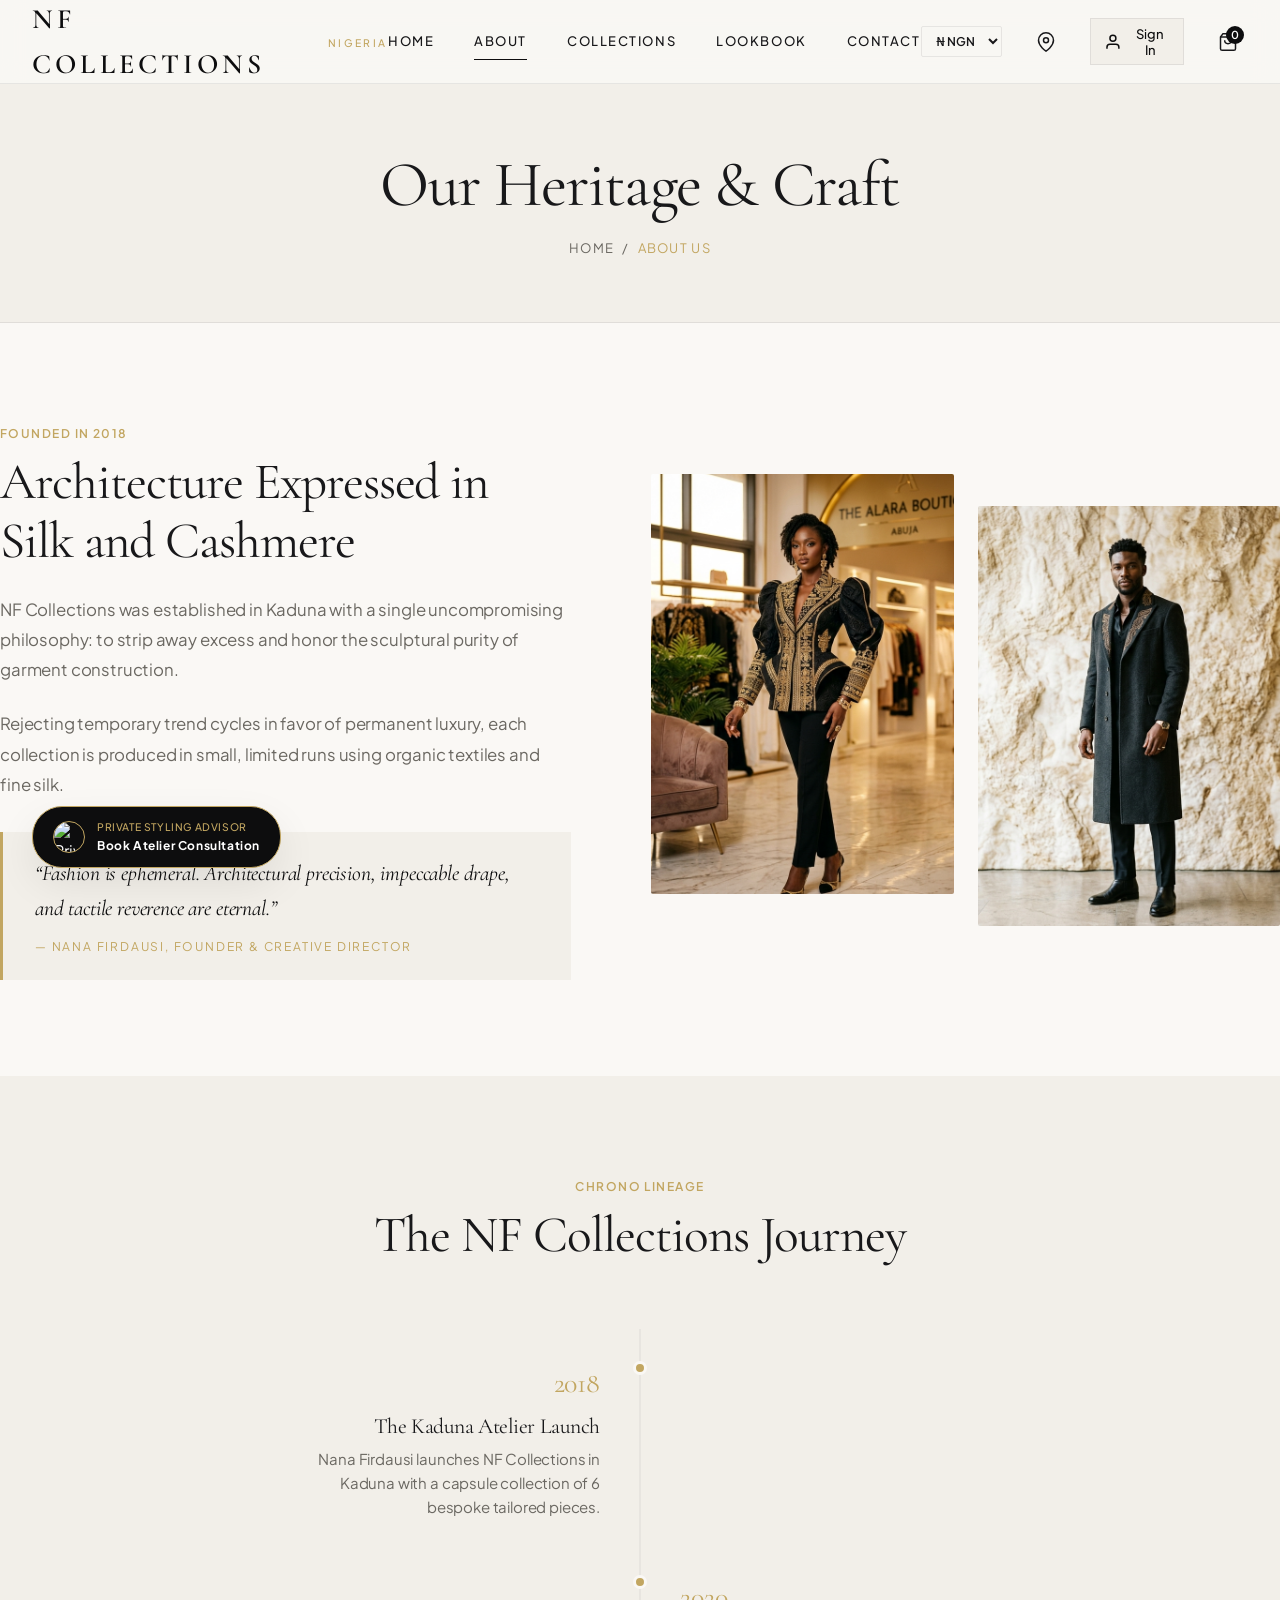
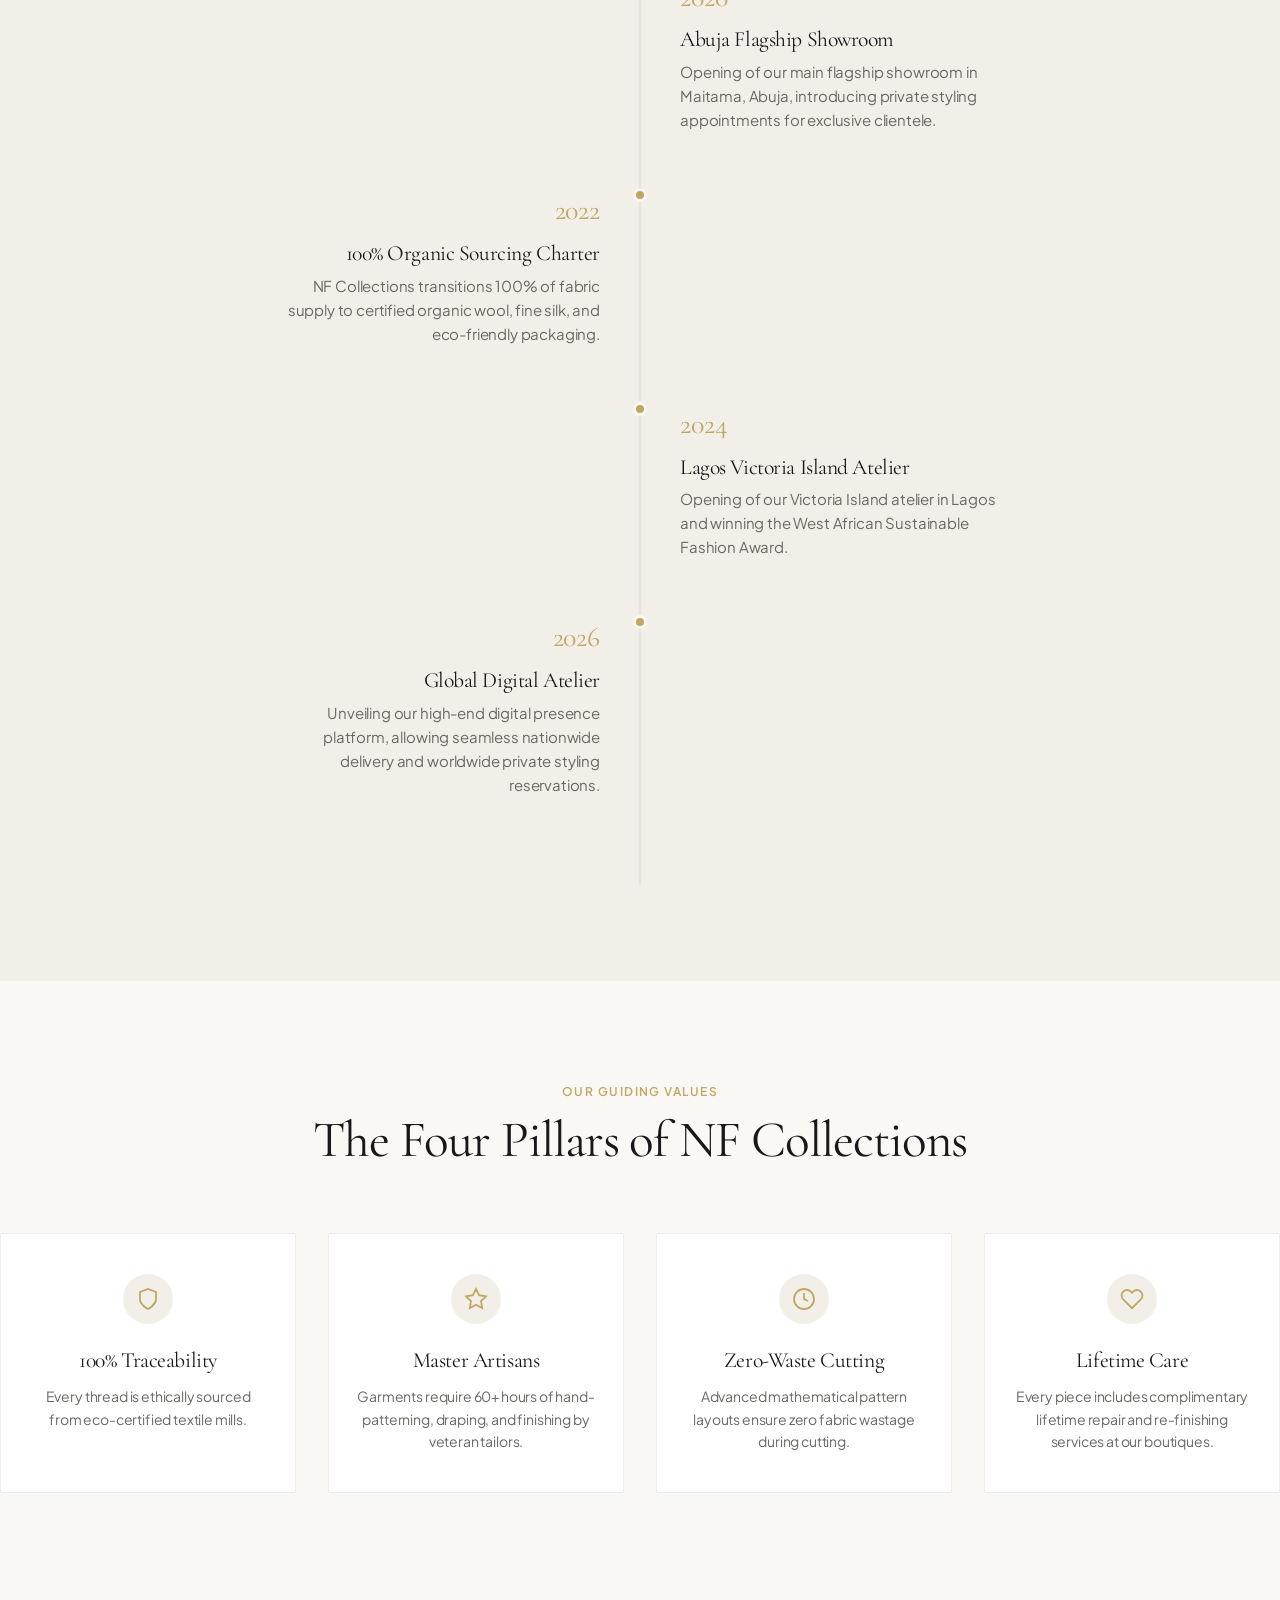
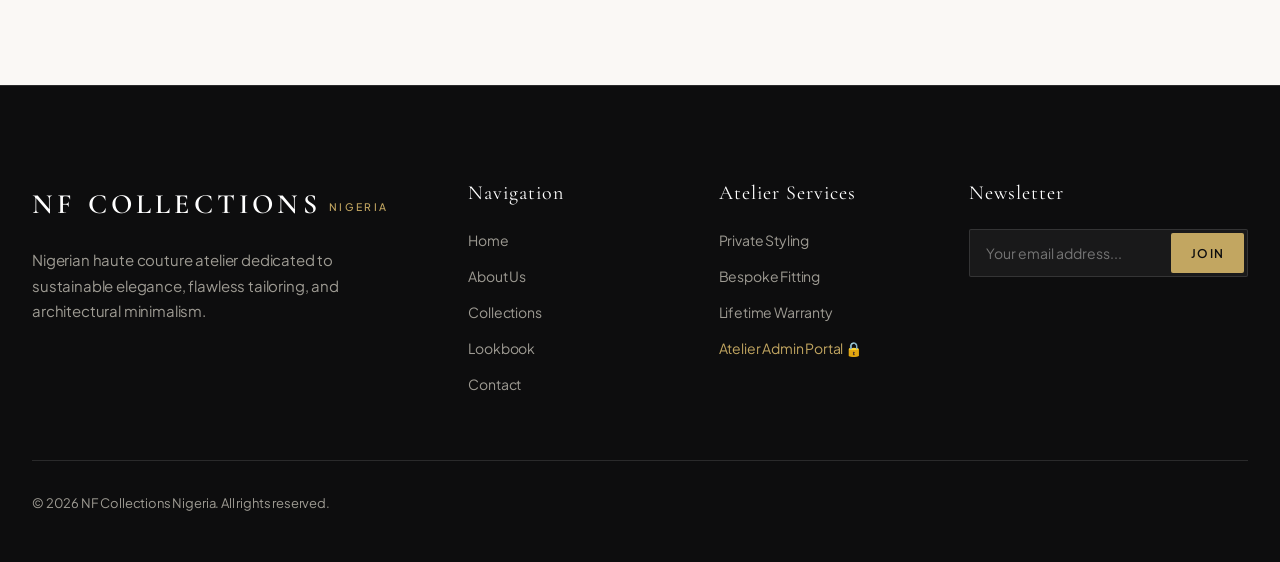
==== commit cf776b54: "Replace foreign pictures with authentic Nigerian couture and editorial fashion imagery" ====
--- a/about.html
+++ b/about.html
@@ -113,8 +113,8 @@
             </div>
 
             <div style="display: grid; grid-template-columns: 1fr 1fr; gap: 1.5rem;">
-                <img src="https://images.unsplash.com/photo-1509631179647-0177331693ae?auto=format&fit=crop&w=700&q=80" alt="Atelier Fitting" style="border-radius: var(--radius-sm); height: 420px; object-fit: cover;">
-                <img src="https://images.unsplash.com/photo-1558769132-cb1aea458c5e?auto=format&fit=crop&w=700&q=80" alt="Silk Draping" style="border-radius: var(--radius-sm); height: 420px; object-fit: cover; margin-top: 2rem;">
+                <img src="images/tailoring_nigerian.jpg" alt="Atelier Fitting in Abuja" style="border-radius: var(--radius-sm); height: 420px; object-fit: cover;">
+                <img src="images/outerwear_nigerian.jpg" alt="Nigerian Silk Draping" style="border-radius: var(--radius-sm); height: 420px; object-fit: cover; margin-top: 2rem;">
             </div>
         </div>
     </section>
